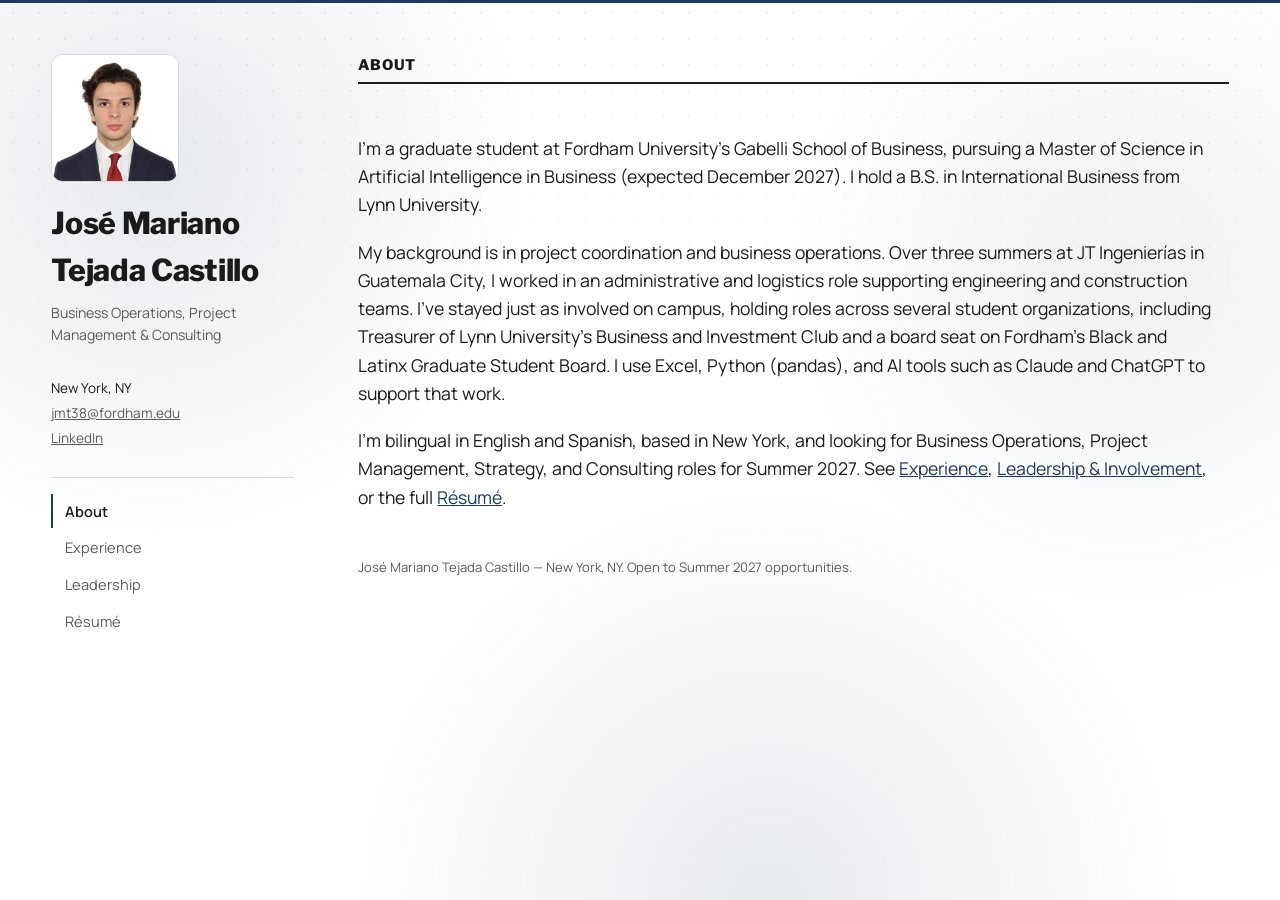
==== index.html @ fd0ad5df "Add skill tags to experience and leadership cards Co-Authored-By: Claude Opus 5.5 <noreply@anthropic" ====
<!doctype html>
<html lang="en">
<head>
<meta charset="utf-8">
<meta name="viewport" content="width=device-width, initial-scale=1">
<title>José Tejada</title>
<meta name="description" content="José Tejada — Business Operations, Project Management & Consulting, MSAIB candidate at Fordham Gabelli, New York.">
<meta name="color-scheme" content="light dark">
<meta name="theme-color" content="#1F3A5F">
<link rel="icon" href="data:image/svg+xml,%3Csvg xmlns=%27http://www.w3.org/2000/svg%27 viewBox=%270 0 64 64%27%3E%3Crect width=%2764%27 height=%2764%27 rx=%2712%27 fill=%27%231F3A5F%27/%3E%3Ctext x=%2732%27 y=%2743%27 font-family=%27Arial,Helvetica,sans-serif%27 font-size=%2730%27 font-weight=%27800%27 fill=%27%23FFFFFF%27 text-anchor=%27middle%27%3EJT%3C/text%3E%3C/svg%3E">
<link rel="apple-touch-icon" href="data:image/svg+xml,%3Csvg xmlns=%27http://www.w3.org/2000/svg%27 viewBox=%270 0 64 64%27%3E%3Crect width=%2764%27 height=%2764%27 rx=%2712%27 fill=%27%231F3A5F%27/%3E%3Ctext x=%2732%27 y=%2743%27 font-family=%27Arial,Helvetica,sans-serif%27 font-size=%2730%27 font-weight=%27800%27 fill=%27%23FFFFFF%27 text-anchor=%27middle%27%3EJT%3C/text%3E%3C/svg%3E">
<meta property="og:type" content="profile">
<meta property="og:title" content="José Tejada">
<meta property="og:description" content="José Tejada — Business Operations, Project Management & Consulting, MSAIB candidate at Fordham Gabelli, New York.">
<meta property="og:url" content="https://josetejadamariano-ux.github.io/">
<meta property="og:image" content="https://josetejadamariano-ux.github.io/headshot.jpg">
<meta name="twitter:card" content="summary">
<meta name="twitter:title" content="José Tejada">
<meta name="twitter:description" content="José Tejada — Business Operations, Project Management & Consulting, MSAIB candidate at Fordham Gabelli, New York.">
<meta name="twitter:image" content="https://josetejadamariano-ux.github.io/headshot.jpg">
<style>
  :root{
    --ink:#1A1A1A;
    --paper:#FFFFFF;
    --panel:#F7F7F5;
    --muted:#5B5B5B;
    --line:#D9D9D6;
    --accent:#1F3A5F;
    --accent-tint:#EAF0F6;
    --shadow-hover:rgba(15,23,32,.12);
    --glow:rgba(31,58,95,.11);
    --glow-2:rgba(31,58,95,.07);
    --dot:rgba(31,58,95,.07);
    --spot:rgba(31,58,95,.08);
  }
  @media (prefers-color-scheme: dark){
    :root:not([data-theme="light"]){
      --ink:#EDEDED; --paper:#121212; --panel:#191919; --muted:#A3A3A3; --line:#333333;
      --accent:#7FA0C9; --accent-tint:#1B2733; --shadow-hover:rgba(0,0,0,.5);
      --glow:rgba(127,160,201,.17); --glow-2:rgba(127,160,201,.11); --dot:rgba(255,255,255,.05); --spot:rgba(127,160,201,.11);
    }
  }
  :root[data-theme="dark"]{
    --ink:#EDEDED; --paper:#121212; --panel:#191919; --muted:#A3A3A3; --line:#333333;
    --accent:#7FA0C9; --accent-tint:#1B2733; --shadow-hover:rgba(0,0,0,.5);
    --glow:rgba(127,160,201,.17); --glow-2:rgba(127,160,201,.11); --dot:rgba(255,255,255,.05); --spot:rgba(127,160,201,.11);
  }
  *{box-sizing:border-box}
  html{border-top:3px solid var(--accent);font-size:clamp(16px, .4vw + 11px, 19px)}
  body{
    background:var(--paper); color:var(--ink); margin:0;
    font-family:"Manrope",Calibri,"Segoe UI",Arial,sans-serif;
    line-height:1.55; font-size:1rem;
  }

  /* ---------- ambient background: slow-drifting soft glow + faint dot grid ---------- */
  body::before,body::after{content:"";position:fixed;inset:0;z-index:-1;pointer-events:none}
  body::before{
    background:
      radial-gradient(42vmax 42vmax at 12% 18%, var(--glow), transparent 70%),
      radial-gradient(38vmax 38vmax at 88% 30%, var(--glow-2), transparent 70%),
      radial-gradient(46vmax 46vmax at 60% 100%, var(--glow), transparent 70%);
    animation:drift 38s ease-in-out infinite alternate;
  }
  body::after{
    background-image:radial-gradient(var(--dot) 1px, transparent 1.2px);
    background-size:26px 26px;
    -webkit-mask-image:linear-gradient(180deg,#000 0%,transparent 55%);
            mask-image:linear-gradient(180deg,#000 0%,transparent 55%);
  }
  @keyframes drift{
    0%  {transform:translate3d(0,0,0) scale(1)}
    50% {transform:translate3d(3vw,-2vh,0) scale(1.06)}
    100%{transform:translate3d(-2vw,3vh,0) scale(1.02)}
  }
  .spotlight{
    position:fixed;inset:0;z-index:-1;pointer-events:none;opacity:0;transition:opacity .5s ease;
    background:radial-gradient(600px circle at var(--mx,50%) var(--my,50%), var(--spot), transparent 65%);
  }
  .spotlight.on{opacity:1}
  .reveal-ready .entry:not(.in){opacity:0}
  .entry.in{animation:rise .5s cubic-bezier(.2,.7,.3,1) var(--d,0ms) backwards}
  @keyframes rise{from{opacity:0;transform:translateY(10px)}to{opacity:1;transform:none}}
  .content,.sidebar{animation:rise .55s ease-out both}
  .content{animation-delay:.08s}
  @media (prefers-reduced-motion: reduce){
    body::before,.content,.sidebar,.entry.in{animation:none}
  }
  a{color:var(--accent)}
  a:focus-visible,summary:focus-visible{outline:2px solid var(--accent);outline-offset:-2px}
  h1,h2,.entry-org{font-family:"Libre Franklin","Manrope",Calibri,"Segoe UI",Arial,sans-serif}
  h1{font-size:1.875rem;font-weight:800;margin:0;letter-spacing:-.01em}
  h2{
    font-size:0.90625rem;font-weight:800;letter-spacing:.05em;text-transform:uppercase;
    margin:0 0 16px;padding-bottom:5px;border-bottom:2px solid var(--ink);
  }
  [hidden]{display:none!important}

  /* ---------- shell: sidebar + content ---------- */
  .shell{
    max-width:1680px;margin:0 auto;padding:0 clamp(24px, 4vw, 80px);
    display:grid;grid-template-columns:clamp(240px, 19vw, 330px) 1fr;gap:clamp(40px, 5vw, 104px);
    align-items:start;
  }
  @media (max-width:800px){
    .shell{grid-template-columns:1fr;gap:0;padding:0 20px}
  }

  .sidebar{
    position:sticky;top:24px;padding:clamp(36px, 4vw, 64px) 0;
    display:flex;flex-direction:column;gap:18px;
  }
  @media (max-width:800px){
    .sidebar{position:static;padding:28px 0 20px;border-bottom:1px solid var(--line)}
  }
  .headshot{
    width:clamp(120px, 10vw, 180px);height:clamp(120px, 10vw, 180px);border-radius:12px;object-fit:cover;
    border:1px solid var(--line);
  }
  .sb-role{font-size:0.875rem;color:var(--muted);margin-top:8px}
  .sb-contact{margin-top:14px;display:flex;flex-direction:column;gap:4px;font-size:0.84375rem}
  .sb-contact a{color:var(--muted);text-decoration:underline}

  .sb-nav{
    margin-top:10px;padding-top:16px;border-top:1px solid var(--line);
    display:flex;flex-direction:column;gap:2px;
  }
  @media (max-width:800px){
    .sb-nav{flex-direction:row;flex-wrap:wrap;gap:4px 18px;border-top:0;padding-top:12px}
  }
  .sb-nav a{
    position:relative;color:var(--muted);text-decoration:none;font-size:0.90625rem;
    padding:6px 0 6px 12px;border-left:2px solid transparent;
    transition:border-color .16s ease,color .16s ease;
  }
  @media (max-width:800px){ .sb-nav a{padding:2px 0;border-left:0} }
  .sb-nav a:hover{color:var(--ink)}
  .sb-nav a[aria-current="page"]{color:var(--ink);font-weight:600;border-left-color:var(--accent)}

  /* ---------- content column ---------- */
  .content{min-width:0;padding:clamp(36px, 4vw, 64px) 0 60px}

  .page-title{padding-bottom:8px}
  .page-title .sub{margin-top:4px;font-size:0.90625rem;color:var(--muted)}

  section{padding:26px 0}
  section:first-child{padding-top:0}
  section + section{border-top:1px solid var(--line)}
  .about p{margin:0 0 1.1em;max-width:78ch;font-size:1.09375rem;line-height:1.6}
  .about p:last-child{margin-bottom:0}

  /* ---------- entry cards ---------- */
  .card-grid{
    display:grid;grid-template-columns:1fr;gap:14px;
  }
  .card-grid.two-col{grid-template-columns:repeat(2,1fr);gap:clamp(18px, 1.6vw, 28px)}
  @media (max-width:600px){
    .card-grid.two-col{grid-template-columns:1fr}
  }

  .entry{
    background:var(--accent-tint);
    border:1px solid var(--line);
    border-left:5px solid var(--accent);
    border-radius:8px;
    padding:0;
    transition:transform .16s ease, box-shadow .16s ease;
  }
  .entry:hover{transform:translateY(-3px);box-shadow:0 10px 24px var(--shadow-hover)}
  @media (prefers-reduced-motion: reduce){
    .entry{transition:none} .entry:hover{transform:none}
  }
  .entry summary{
    list-style:none;cursor:pointer;padding:20px 44px 20px 22px;
    display:flex;flex-direction:column;gap:3px;position:relative;
  }
  .entry summary::-webkit-details-marker{display:none}
  .entry summary::after{
    content:"+";position:absolute;top:17px;right:18px;transition:transform .25s ease;
    font-size:1.25rem;color:var(--muted);line-height:1;
  }
  .entry[open] summary::after{content:"–";transform:rotate(180deg)}
  .entry-org{font-weight:800;font-size:1.1875rem;letter-spacing:-.005em}
  .entry-role{font-style:italic;color:var(--ink);font-size:0.90625rem;margin-top:1px}
  .entry-meta{color:var(--muted);font-size:0.8125rem;margin-top:4px}
  .entry-body{padding:0 22px 20px;overflow:hidden}
  .tags{display:flex;flex-wrap:wrap;gap:6px;margin:10px 0 0;padding:0;list-style:none}
  .tags li{
    font-size:0.75rem;font-weight:600;letter-spacing:.01em;line-height:1;
    padding:5px 10px;border-radius:999px;
    color:var(--accent);border:1px solid color-mix(in srgb, var(--accent) 35%, transparent);
    background:color-mix(in srgb, var(--paper) 55%, transparent);
  }
  .entry-body ul{margin:0;padding-left:18px;font-size:0.90625rem;max-width:90ch}
  .entry-body li + li{margin-top:5px}
  .entry-plain{padding:20px 22px}

  /* ---------- resume page ---------- */
  .resume-tagline{color:var(--muted);margin-top:6px;max-width:60ch}
  .btn-row{margin-top:16px;display:flex;gap:10px;flex-wrap:wrap}
  .btn{
    display:inline-block;font-size:0.875rem;font-weight:600;text-decoration:none;
    padding:10px 18px;border-radius:4px;border:1px solid var(--ink);color:var(--ink);
    cursor:pointer;background:none;font-family:inherit;
  }
  .btn.primary{background:var(--ink);color:var(--paper)}
  .fact{display:flex;gap:14px;padding:6px 0;font-size:0.90625rem}
  .fact dt{flex:none;width:150px;color:var(--muted)}
  .fact dd{margin:0}
  .fact dd ul{margin:0;padding-left:16px}
  .fact dd li + li{margin-top:3px}

  footer.site-footer{padding:20px 0 40px;font-size:0.8125rem;color:var(--muted)}
</style>
<link rel="preconnect" href="https://fonts.googleapis.com">
<link rel="preconnect" href="https://fonts.gstatic.com" crossorigin>
<link href="https://fonts.googleapis.com/css2?family=Libre+Franklin:wght@700;800;900&family=Manrope:wght@400;500;600;700&display=swap" rel="stylesheet">
</head>
<body>
<div class="shell">
<aside class="sidebar">
    <img class="headshot" src="headshot.jpg" alt="José Mariano Tejada Castillo" width="120" height="120">
    <div>
      <h1>José Mariano Tejada Castillo</h1>
      <div class="sb-role">Business Operations, Project Management &amp; Consulting</div>
    </div>
    <div class="sb-contact">
      <span>New York, NY</span>
      <a href="mailto:jmt38@fordham.edu">jmt38@fordham.edu</a>
      <a href="https://www.linkedin.com/in/josemarianotejada" target="_blank" rel="noopener">LinkedIn</a>
    </div>
    <nav class="sb-nav">
      <a href="index.html" aria-current="page">About</a>
      <a href="experience.html">Experience</a>
      <a href="leadership.html">Leadership</a>
      <a href="resume.html">Résumé</a>
    </nav>
  </aside>
  <main class="content">
    <div class="page-title">
      <h2>About</h2>
    </div>
    <section class="about">
      <p>
        I'm a graduate student at Fordham University's Gabelli School of Business, pursuing a Master of
        Science in Artificial Intelligence in Business (expected December 2027). I hold a B.S. in
        International Business from Lynn University.
      </p>
      <p>
        My background is in project coordination and business operations. Over three summers at JT
        Ingenierías in Guatemala City, I worked in an administrative and logistics role supporting
        engineering and construction teams. I've stayed just as involved on campus, holding roles across
        several student organizations, including Treasurer of Lynn University's Business and Investment
        Club and a board seat on Fordham's Black and Latinx Graduate Student Board. I use Excel, Python
        (pandas), and AI tools such as Claude and ChatGPT to support that work.
      </p>
      <p>
        I'm bilingual in English and Spanish, based in New York, and looking for Business Operations,
        Project Management, Strategy, and Consulting roles for Summer 2027. See <a href="experience.html">Experience</a>,
        <a href="leadership.html">Leadership &amp; Involvement</a>, or the full <a href="resume.html">Résumé</a>.
      </p>
    </section>
    <footer class="site-footer">José Mariano Tejada Castillo — New York, NY. Open to Summer 2027 opportunities.</footer>
  </main>

</div>
<script src="site.js" defer></script>
</body>
</html>
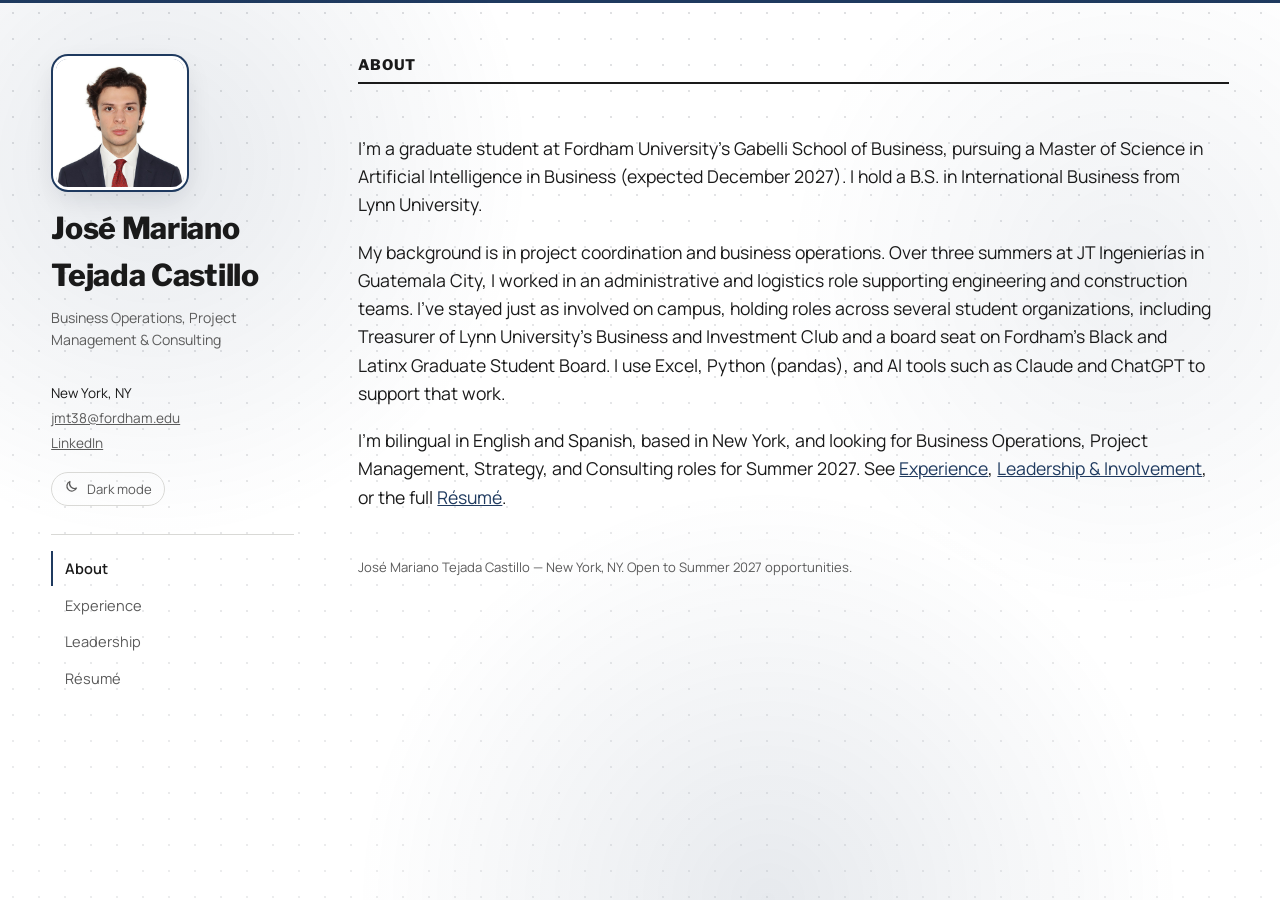
==== commit da15b3ff: "Light/dark switch, headshot ring, card hover glow, full-page dot grid Co-Authored-By: Claude Opus 5." ====
--- a/index.html
+++ b/index.html
@@ -6,6 +6,7 @@
 <title>José Tejada</title>
 <meta name="description" content="José Tejada — Business Operations, Project Management & Consulting, MSAIB candidate at Fordham Gabelli, New York.">
 <meta name="color-scheme" content="light dark">
+<script>try{var t=localStorage.getItem("theme");if(t==="light"||t==="dark")document.documentElement.dataset.theme=t}catch(e){}</script>
 <meta name="theme-color" content="#1F3A5F">
 <link rel="icon" href="data:image/svg+xml,%3Csvg xmlns=%27http://www.w3.org/2000/svg%27 viewBox=%270 0 64 64%27%3E%3Crect width=%2764%27 height=%2764%27 rx=%2712%27 fill=%27%231F3A5F%27/%3E%3Ctext x=%2732%27 y=%2743%27 font-family=%27Arial,Helvetica,sans-serif%27 font-size=%2730%27 font-weight=%27800%27 fill=%27%23FFFFFF%27 text-anchor=%27middle%27%3EJT%3C/text%3E%3C/svg%3E">
 <link rel="apple-touch-icon" href="data:image/svg+xml,%3Csvg xmlns=%27http://www.w3.org/2000/svg%27 viewBox=%270 0 64 64%27%3E%3Crect width=%2764%27 height=%2764%27 rx=%2712%27 fill=%27%231F3A5F%27/%3E%3Ctext x=%2732%27 y=%2743%27 font-family=%27Arial,Helvetica,sans-serif%27 font-size=%2730%27 font-weight=%27800%27 fill=%27%23FFFFFF%27 text-anchor=%27middle%27%3EJT%3C/text%3E%3C/svg%3E">
@@ -30,20 +31,21 @@
     --shadow-hover:rgba(15,23,32,.12);
     --glow:rgba(31,58,95,.11);
     --glow-2:rgba(31,58,95,.07);
-    --dot:rgba(31,58,95,.07);
-    --spot:rgba(31,58,95,.08);
+    --dot:rgba(60,66,78,.16);
+    --spot:rgba(30,40,60,.10);
+    --card-glow:rgba(31,58,95,.10);
   }
   @media (prefers-color-scheme: dark){
     :root:not([data-theme="light"]){
       --ink:#EDEDED; --paper:#121212; --panel:#191919; --muted:#A3A3A3; --line:#333333;
       --accent:#7FA0C9; --accent-tint:#1B2733; --shadow-hover:rgba(0,0,0,.5);
-      --glow:rgba(127,160,201,.17); --glow-2:rgba(127,160,201,.11); --dot:rgba(255,255,255,.05); --spot:rgba(127,160,201,.11);
+      --glow:rgba(127,160,201,.17); --glow-2:rgba(127,160,201,.11); --dot:rgba(255,255,255,.05); --spot:rgba(127,160,201,.11); --card-glow:rgba(127,160,201,.16);
     }
   }
   :root[data-theme="dark"]{
     --ink:#EDEDED; --paper:#121212; --panel:#191919; --muted:#A3A3A3; --line:#333333;
     --accent:#7FA0C9; --accent-tint:#1B2733; --shadow-hover:rgba(0,0,0,.5);
-    --glow:rgba(127,160,201,.17); --glow-2:rgba(127,160,201,.11); --dot:rgba(255,255,255,.05); --spot:rgba(127,160,201,.11);
+    --glow:rgba(127,160,201,.17); --glow-2:rgba(127,160,201,.11); --dot:rgba(255,255,255,.05); --spot:rgba(127,160,201,.11); --card-glow:rgba(127,160,201,.16);
   }
   *{box-sizing:border-box}
   html{border-top:3px solid var(--accent);font-size:clamp(16px, .4vw + 11px, 19px)}
@@ -65,8 +67,8 @@
   body::after{
     background-image:radial-gradient(var(--dot) 1px, transparent 1.2px);
     background-size:26px 26px;
-    -webkit-mask-image:linear-gradient(180deg,#000 0%,transparent 55%);
-            mask-image:linear-gradient(180deg,#000 0%,transparent 55%);
+    -webkit-mask-image:linear-gradient(180deg,#000 0%,rgba(0,0,0,.6) 100%);
+            mask-image:linear-gradient(180deg,#000 0%,rgba(0,0,0,.6) 100%);
   }
   @keyframes drift{
     0%  {transform:translate3d(0,0,0) scale(1)}
@@ -115,11 +117,20 @@
   }
   .headshot{
     width:clamp(120px, 10vw, 180px);height:clamp(120px, 10vw, 180px);border-radius:12px;object-fit:cover;
-    border:1px solid var(--line);
+    box-shadow:0 0 0 3px var(--paper), 0 0 0 5px var(--accent), 0 10px 28px var(--shadow-hover);
+    margin:5px 0 0 5px;
   }
   .sb-role{font-size:0.875rem;color:var(--muted);margin-top:8px}
   .sb-contact{margin-top:14px;display:flex;flex-direction:column;gap:4px;font-size:0.84375rem}
   .sb-contact a{color:var(--muted);text-decoration:underline}
+  .theme-toggle{
+    align-self:flex-start;display:inline-flex;align-items:center;gap:8px;
+    font:inherit;font-size:0.8125rem;color:var(--muted);cursor:pointer;
+    background:none;border:1px solid var(--line);border-radius:999px;padding:6px 12px;
+    transition:color .16s ease,border-color .16s ease;
+  }
+  .theme-toggle:hover{color:var(--ink);border-color:var(--accent)}
+  .theme-toggle:focus-visible{outline:2px solid var(--accent);outline-offset:2px}
 
   .sb-nav{
     margin-top:10px;padding-top:16px;border-top:1px solid var(--line);
@@ -163,9 +174,17 @@
     border:1px solid var(--line);
     border-left:5px solid var(--accent);
     border-radius:8px;
-    padding:0;
-    transition:transform .16s ease, box-shadow .16s ease;
-  }
+    padding:0;position:relative;
+    transition:transform .16s ease, box-shadow .16s ease, border-color .16s ease;
+  }
+  .entry::before{
+    content:"";position:absolute;inset:0;border-radius:inherit;pointer-events:none;
+    opacity:0;transition:opacity .25s ease;
+    background:radial-gradient(420px circle at var(--gx,50%) var(--gy,50%), var(--card-glow), transparent 65%);
+  }
+  .entry:hover::before{opacity:1}
+  .entry:hover{border-top-color:color-mix(in srgb, var(--accent) 45%, var(--line));border-right-color:color-mix(in srgb, var(--accent) 45%, var(--line));border-bottom-color:color-mix(in srgb, var(--accent) 45%, var(--line))}
+  .entry > *{position:relative}
   .entry:hover{transform:translateY(-3px);box-shadow:0 10px 24px var(--shadow-hover)}
   @media (prefers-reduced-motion: reduce){
     .entry{transition:none} .entry:hover{transform:none}
@@ -229,6 +248,7 @@
       <a href="mailto:jmt38@fordham.edu">jmt38@fordham.edu</a>
       <a href="https://www.linkedin.com/in/josemarianotejada" target="_blank" rel="noopener">LinkedIn</a>
     </div>
+    <button class="theme-toggle" type="button" hidden><span class="tt-sun"><svg viewBox="0 0 24 24" width="15" height="15" fill="none" stroke="currentColor" stroke-width="2" stroke-linecap="round" aria-hidden="true"><circle cx="12" cy="12" r="4.5"/><path d="M12 2v2M12 20v2M4.9 4.9l1.4 1.4M17.7 17.7l1.4 1.4M2 12h2M20 12h2M4.9 19.1l1.4-1.4M17.7 6.3l1.4-1.4"/></svg></span><span class="tt-moon"><svg viewBox="0 0 24 24" width="15" height="15" fill="none" stroke="currentColor" stroke-width="2" stroke-linecap="round" stroke-linejoin="round" aria-hidden="true"><path d="M20 14.5A8 8 0 0 1 9.5 4a8 8 0 1 0 10.5 10.5z"/></svg></span><span class="tt-label"></span></button>
     <nav class="sb-nav">
       <a href="index.html" aria-current="page">About</a>
       <a href="experience.html">Experience</a>
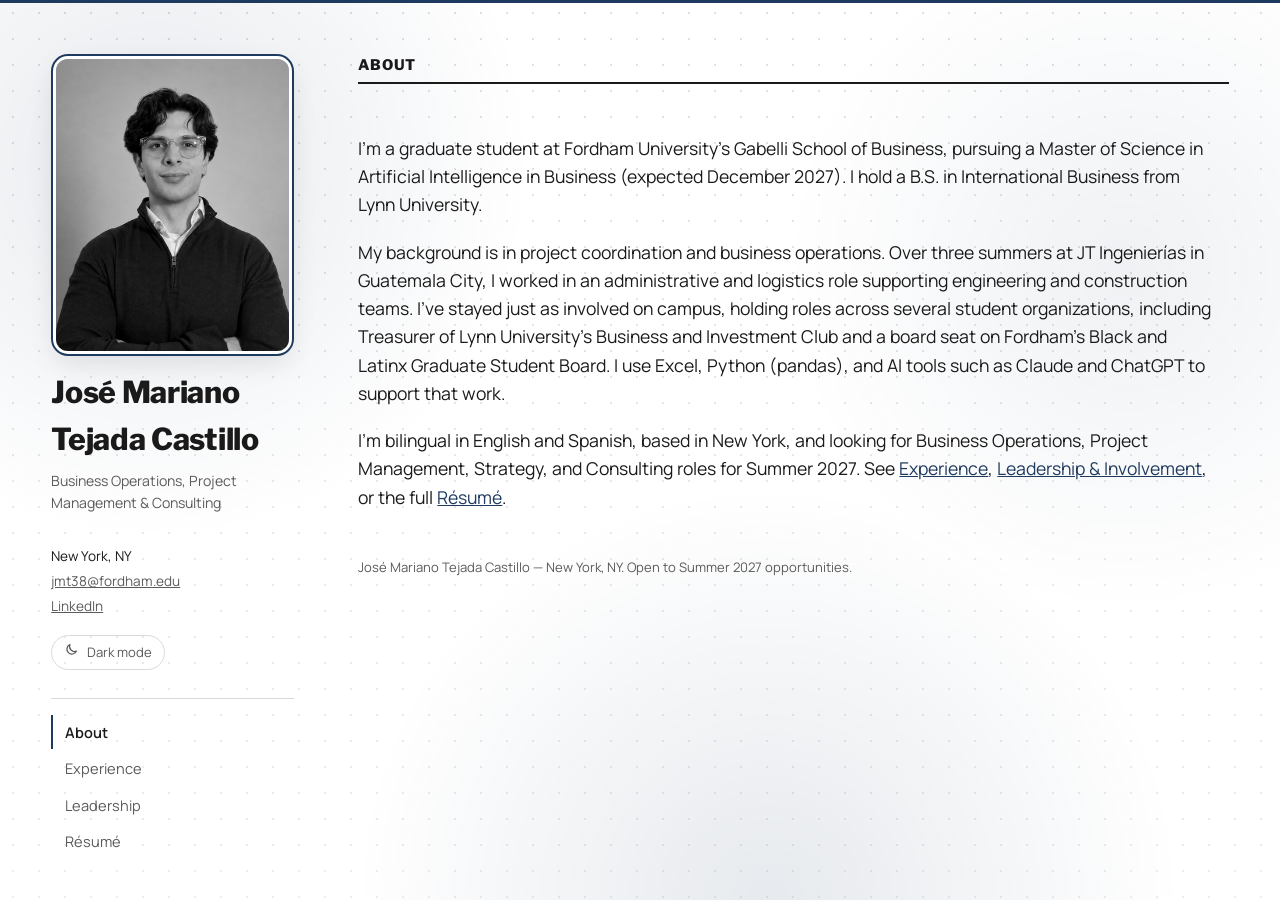
==== commit c8e1ede3: "New portrait photo (4:5) in sidebar, updated link-preview card Co-Authored-By: Claude Opus 5.5 <nore" ====
--- a/index.html
+++ b/index.html
@@ -14,223 +14,15 @@
 <meta property="og:title" content="José Tejada">
 <meta property="og:description" content="José Tejada — Business Operations, Project Management & Consulting, MSAIB candidate at Fordham Gabelli, New York.">
 <meta property="og:url" content="https://josetejadamariano-ux.github.io/">
-<meta property="og:image" content="https://josetejadamariano-ux.github.io/headshot.jpg">
-<meta name="twitter:card" content="summary">
+<meta property="og:image" content="https://josetejadamariano-ux.github.io/share.png">
+<meta property="og:image:width" content="1200">
+<meta property="og:image:height" content="630">
+<meta property="og:image:alt" content="José Tejada — Business Operations, Project Management &amp; Consulting">
+<meta name="twitter:card" content="summary_large_image">
 <meta name="twitter:title" content="José Tejada">
 <meta name="twitter:description" content="José Tejada — Business Operations, Project Management & Consulting, MSAIB candidate at Fordham Gabelli, New York.">
-<meta name="twitter:image" content="https://josetejadamariano-ux.github.io/headshot.jpg">
-<style>
-  :root{
-    --ink:#1A1A1A;
-    --paper:#FFFFFF;
-    --panel:#F7F7F5;
-    --muted:#5B5B5B;
-    --line:#D9D9D6;
-    --accent:#1F3A5F;
-    --accent-tint:#EAF0F6;
-    --shadow-hover:rgba(15,23,32,.12);
-    --glow:rgba(31,58,95,.11);
-    --glow-2:rgba(31,58,95,.07);
-    --dot:rgba(60,66,78,.16);
-    --spot:rgba(30,40,60,.10);
-    --card-glow:rgba(31,58,95,.10);
-  }
-  @media (prefers-color-scheme: dark){
-    :root:not([data-theme="light"]){
-      --ink:#EDEDED; --paper:#121212; --panel:#191919; --muted:#A3A3A3; --line:#333333;
-      --accent:#7FA0C9; --accent-tint:#1B2733; --shadow-hover:rgba(0,0,0,.5);
-      --glow:rgba(127,160,201,.17); --glow-2:rgba(127,160,201,.11); --dot:rgba(255,255,255,.05); --spot:rgba(127,160,201,.11); --card-glow:rgba(127,160,201,.16);
-    }
-  }
-  :root[data-theme="dark"]{
-    --ink:#EDEDED; --paper:#121212; --panel:#191919; --muted:#A3A3A3; --line:#333333;
-    --accent:#7FA0C9; --accent-tint:#1B2733; --shadow-hover:rgba(0,0,0,.5);
-    --glow:rgba(127,160,201,.17); --glow-2:rgba(127,160,201,.11); --dot:rgba(255,255,255,.05); --spot:rgba(127,160,201,.11); --card-glow:rgba(127,160,201,.16);
-  }
-  *{box-sizing:border-box}
-  html{border-top:3px solid var(--accent);font-size:clamp(16px, .4vw + 11px, 19px)}
-  body{
-    background:var(--paper); color:var(--ink); margin:0;
-    font-family:"Manrope",Calibri,"Segoe UI",Arial,sans-serif;
-    line-height:1.55; font-size:1rem;
-  }
-
-  /* ---------- ambient background: slow-drifting soft glow + faint dot grid ---------- */
-  body::before,body::after{content:"";position:fixed;inset:0;z-index:-1;pointer-events:none}
-  body::before{
-    background:
-      radial-gradient(42vmax 42vmax at 12% 18%, var(--glow), transparent 70%),
-      radial-gradient(38vmax 38vmax at 88% 30%, var(--glow-2), transparent 70%),
-      radial-gradient(46vmax 46vmax at 60% 100%, var(--glow), transparent 70%);
-    animation:drift 38s ease-in-out infinite alternate;
-  }
-  body::after{
-    background-image:radial-gradient(var(--dot) 1px, transparent 1.2px);
-    background-size:26px 26px;
-    -webkit-mask-image:linear-gradient(180deg,#000 0%,rgba(0,0,0,.6) 100%);
-            mask-image:linear-gradient(180deg,#000 0%,rgba(0,0,0,.6) 100%);
-  }
-  @keyframes drift{
-    0%  {transform:translate3d(0,0,0) scale(1)}
-    50% {transform:translate3d(3vw,-2vh,0) scale(1.06)}
-    100%{transform:translate3d(-2vw,3vh,0) scale(1.02)}
-  }
-  .spotlight{
-    position:fixed;inset:0;z-index:-1;pointer-events:none;opacity:0;transition:opacity .5s ease;
-    background:radial-gradient(600px circle at var(--mx,50%) var(--my,50%), var(--spot), transparent 65%);
-  }
-  .spotlight.on{opacity:1}
-  .reveal-ready .entry:not(.in){opacity:0}
-  .entry.in{animation:rise .5s cubic-bezier(.2,.7,.3,1) var(--d,0ms) backwards}
-  @keyframes rise{from{opacity:0;transform:translateY(10px)}to{opacity:1;transform:none}}
-  .content,.sidebar{animation:rise .55s ease-out both}
-  .content{animation-delay:.08s}
-  @media (prefers-reduced-motion: reduce){
-    body::before,.content,.sidebar,.entry.in{animation:none}
-  }
-  a{color:var(--accent)}
-  a:focus-visible,summary:focus-visible{outline:2px solid var(--accent);outline-offset:-2px}
-  h1,h2,.entry-org{font-family:"Libre Franklin","Manrope",Calibri,"Segoe UI",Arial,sans-serif}
-  h1{font-size:1.875rem;font-weight:800;margin:0;letter-spacing:-.01em}
-  h2{
-    font-size:0.90625rem;font-weight:800;letter-spacing:.05em;text-transform:uppercase;
-    margin:0 0 16px;padding-bottom:5px;border-bottom:2px solid var(--ink);
-  }
-  [hidden]{display:none!important}
-
-  /* ---------- shell: sidebar + content ---------- */
-  .shell{
-    max-width:1680px;margin:0 auto;padding:0 clamp(24px, 4vw, 80px);
-    display:grid;grid-template-columns:clamp(240px, 19vw, 330px) 1fr;gap:clamp(40px, 5vw, 104px);
-    align-items:start;
-  }
-  @media (max-width:800px){
-    .shell{grid-template-columns:1fr;gap:0;padding:0 20px}
-  }
-
-  .sidebar{
-    position:sticky;top:24px;padding:clamp(36px, 4vw, 64px) 0;
-    display:flex;flex-direction:column;gap:18px;
-  }
-  @media (max-width:800px){
-    .sidebar{position:static;padding:28px 0 20px;border-bottom:1px solid var(--line)}
-  }
-  .headshot{
-    width:clamp(120px, 10vw, 180px);height:clamp(120px, 10vw, 180px);border-radius:12px;object-fit:cover;
-    box-shadow:0 0 0 3px var(--paper), 0 0 0 5px var(--accent), 0 10px 28px var(--shadow-hover);
-    margin:5px 0 0 5px;
-  }
-  .sb-role{font-size:0.875rem;color:var(--muted);margin-top:8px}
-  .sb-contact{margin-top:14px;display:flex;flex-direction:column;gap:4px;font-size:0.84375rem}
-  .sb-contact a{color:var(--muted);text-decoration:underline}
-  .theme-toggle{
-    align-self:flex-start;display:inline-flex;align-items:center;gap:8px;
-    font:inherit;font-size:0.8125rem;color:var(--muted);cursor:pointer;
-    background:none;border:1px solid var(--line);border-radius:999px;padding:6px 12px;
-    transition:color .16s ease,border-color .16s ease;
-  }
-  .theme-toggle:hover{color:var(--ink);border-color:var(--accent)}
-  .theme-toggle:focus-visible{outline:2px solid var(--accent);outline-offset:2px}
-
-  .sb-nav{
-    margin-top:10px;padding-top:16px;border-top:1px solid var(--line);
-    display:flex;flex-direction:column;gap:2px;
-  }
-  @media (max-width:800px){
-    .sb-nav{flex-direction:row;flex-wrap:wrap;gap:4px 18px;border-top:0;padding-top:12px}
-  }
-  .sb-nav a{
-    position:relative;color:var(--muted);text-decoration:none;font-size:0.90625rem;
-    padding:6px 0 6px 12px;border-left:2px solid transparent;
-    transition:border-color .16s ease,color .16s ease;
-  }
-  @media (max-width:800px){ .sb-nav a{padding:2px 0;border-left:0} }
-  .sb-nav a:hover{color:var(--ink)}
-  .sb-nav a[aria-current="page"]{color:var(--ink);font-weight:600;border-left-color:var(--accent)}
-
-  /* ---------- content column ---------- */
-  .content{min-width:0;padding:clamp(36px, 4vw, 64px) 0 60px}
-
-  .page-title{padding-bottom:8px}
-  .page-title .sub{margin-top:4px;font-size:0.90625rem;color:var(--muted)}
-
-  section{padding:26px 0}
-  section:first-child{padding-top:0}
-  section + section{border-top:1px solid var(--line)}
-  .about p{margin:0 0 1.1em;max-width:78ch;font-size:1.09375rem;line-height:1.6}
-  .about p:last-child{margin-bottom:0}
-
-  /* ---------- entry cards ---------- */
-  .card-grid{
-    display:grid;grid-template-columns:1fr;gap:14px;
-  }
-  .card-grid.two-col{grid-template-columns:repeat(2,1fr);gap:clamp(18px, 1.6vw, 28px)}
-  @media (max-width:600px){
-    .card-grid.two-col{grid-template-columns:1fr}
-  }
-
-  .entry{
-    background:var(--accent-tint);
-    border:1px solid var(--line);
-    border-left:5px solid var(--accent);
-    border-radius:8px;
-    padding:0;position:relative;
-    transition:transform .16s ease, box-shadow .16s ease, border-color .16s ease;
-  }
-  .entry::before{
-    content:"";position:absolute;inset:0;border-radius:inherit;pointer-events:none;
-    opacity:0;transition:opacity .25s ease;
-    background:radial-gradient(420px circle at var(--gx,50%) var(--gy,50%), var(--card-glow), transparent 65%);
-  }
-  .entry:hover::before{opacity:1}
-  .entry:hover{border-top-color:color-mix(in srgb, var(--accent) 45%, var(--line));border-right-color:color-mix(in srgb, var(--accent) 45%, var(--line));border-bottom-color:color-mix(in srgb, var(--accent) 45%, var(--line))}
-  .entry > *{position:relative}
-  .entry:hover{transform:translateY(-3px);box-shadow:0 10px 24px var(--shadow-hover)}
-  @media (prefers-reduced-motion: reduce){
-    .entry{transition:none} .entry:hover{transform:none}
-  }
-  .entry summary{
-    list-style:none;cursor:pointer;padding:20px 44px 20px 22px;
-    display:flex;flex-direction:column;gap:3px;position:relative;
-  }
-  .entry summary::-webkit-details-marker{display:none}
-  .entry summary::after{
-    content:"+";position:absolute;top:17px;right:18px;transition:transform .25s ease;
-    font-size:1.25rem;color:var(--muted);line-height:1;
-  }
-  .entry[open] summary::after{content:"–";transform:rotate(180deg)}
-  .entry-org{font-weight:800;font-size:1.1875rem;letter-spacing:-.005em}
-  .entry-role{font-style:italic;color:var(--ink);font-size:0.90625rem;margin-top:1px}
-  .entry-meta{color:var(--muted);font-size:0.8125rem;margin-top:4px}
-  .entry-body{padding:0 22px 20px;overflow:hidden}
-  .tags{display:flex;flex-wrap:wrap;gap:6px;margin:10px 0 0;padding:0;list-style:none}
-  .tags li{
-    font-size:0.75rem;font-weight:600;letter-spacing:.01em;line-height:1;
-    padding:5px 10px;border-radius:999px;
-    color:var(--accent);border:1px solid color-mix(in srgb, var(--accent) 35%, transparent);
-    background:color-mix(in srgb, var(--paper) 55%, transparent);
-  }
-  .entry-body ul{margin:0;padding-left:18px;font-size:0.90625rem;max-width:90ch}
-  .entry-body li + li{margin-top:5px}
-  .entry-plain{padding:20px 22px}
-
-  /* ---------- resume page ---------- */
-  .resume-tagline{color:var(--muted);margin-top:6px;max-width:60ch}
-  .btn-row{margin-top:16px;display:flex;gap:10px;flex-wrap:wrap}
-  .btn{
-    display:inline-block;font-size:0.875rem;font-weight:600;text-decoration:none;
-    padding:10px 18px;border-radius:4px;border:1px solid var(--ink);color:var(--ink);
-    cursor:pointer;background:none;font-family:inherit;
-  }
-  .btn.primary{background:var(--ink);color:var(--paper)}
-  .fact{display:flex;gap:14px;padding:6px 0;font-size:0.90625rem}
-  .fact dt{flex:none;width:150px;color:var(--muted)}
-  .fact dd{margin:0}
-  .fact dd ul{margin:0;padding-left:16px}
-  .fact dd li + li{margin-top:3px}
-
-  footer.site-footer{padding:20px 0 40px;font-size:0.8125rem;color:var(--muted)}
-</style>
+<meta name="twitter:image" content="https://josetejadamariano-ux.github.io/share.png">
+<link rel="stylesheet" href="style.css">
 <link rel="preconnect" href="https://fonts.googleapis.com">
 <link rel="preconnect" href="https://fonts.gstatic.com" crossorigin>
 <link href="https://fonts.googleapis.com/css2?family=Libre+Franklin:wght@700;800;900&family=Manrope:wght@400;500;600;700&display=swap" rel="stylesheet">
@@ -238,7 +30,7 @@
 <body>
 <div class="shell">
 <aside class="sidebar">
-    <img class="headshot" src="headshot.jpg" alt="José Mariano Tejada Castillo" width="120" height="120">
+    <img class="headshot" src="portrait.jpg" alt="José Mariano Tejada Castillo" width="800" height="1000">
     <div>
       <h1>José Mariano Tejada Castillo</h1>
       <div class="sb-role">Business Operations, Project Management &amp; Consulting</div>
--- a/style.css
+++ b/style.css
@@ -0,0 +1,215 @@
+:root{
+  --ink:#1A1A1A;
+  --paper:#FFFFFF;
+  --panel:#F7F7F5;
+  --muted:#5B5B5B;
+  --line:#D9D9D6;
+  --accent:#1F3A5F;
+  --accent-tint:#EAF0F6;
+  --shadow-hover:rgba(15,23,32,.12);
+  --glow:rgba(31,58,95,.11);
+  --glow-2:rgba(31,58,95,.07);
+  --dot:rgba(60,66,78,.16);
+  --spot:rgba(30,40,60,.10);
+  --card-glow:rgba(31,58,95,.10);
+}
+@media (prefers-color-scheme: dark){
+  :root:not([data-theme="light"]){
+    --ink:#EDEDED; --paper:#121212; --panel:#191919; --muted:#A3A3A3; --line:#333333;
+    --accent:#7FA0C9; --accent-tint:#1B2733; --shadow-hover:rgba(0,0,0,.5);
+    --glow:rgba(127,160,201,.17); --glow-2:rgba(127,160,201,.11); --dot:rgba(255,255,255,.05); --spot:rgba(127,160,201,.11); --card-glow:rgba(127,160,201,.16);
+  }
+}
+:root[data-theme="dark"]{
+  --ink:#EDEDED; --paper:#121212; --panel:#191919; --muted:#A3A3A3; --line:#333333;
+  --accent:#7FA0C9; --accent-tint:#1B2733; --shadow-hover:rgba(0,0,0,.5);
+  --glow:rgba(127,160,201,.17); --glow-2:rgba(127,160,201,.11); --dot:rgba(255,255,255,.05); --spot:rgba(127,160,201,.11); --card-glow:rgba(127,160,201,.16);
+}
+*{box-sizing:border-box}
+html{border-top:3px solid var(--accent);font-size:clamp(16px, .4vw + 11px, 19px)}
+body{
+  background:var(--paper); color:var(--ink); margin:0;
+  font-family:"Manrope",Calibri,"Segoe UI",Arial,sans-serif;
+  line-height:1.55; font-size:1rem;
+}
+
+/* ---------- ambient background: slow-drifting soft glow + faint dot grid ---------- */
+body::before,body::after{content:"";position:fixed;inset:0;z-index:-1;pointer-events:none}
+body::before{
+  background:
+    radial-gradient(42vmax 42vmax at 12% 18%, var(--glow), transparent 70%),
+    radial-gradient(38vmax 38vmax at 88% 30%, var(--glow-2), transparent 70%),
+    radial-gradient(46vmax 46vmax at 60% 100%, var(--glow), transparent 70%);
+  animation:drift 38s ease-in-out infinite alternate;
+}
+body::after{
+  background-image:radial-gradient(var(--dot) 1px, transparent 1.2px);
+  background-size:26px 26px;
+  -webkit-mask-image:linear-gradient(180deg,#000 0%,rgba(0,0,0,.6) 100%);
+          mask-image:linear-gradient(180deg,#000 0%,rgba(0,0,0,.6) 100%);
+}
+@keyframes drift{
+  0%  {transform:translate3d(0,0,0) scale(1)}
+  50% {transform:translate3d(3vw,-2vh,0) scale(1.06)}
+  100%{transform:translate3d(-2vw,3vh,0) scale(1.02)}
+}
+.spotlight{
+  position:fixed;inset:0;z-index:-1;pointer-events:none;opacity:0;transition:opacity .5s ease;
+  background:radial-gradient(600px circle at var(--mx,50%) var(--my,50%), var(--spot), transparent 65%);
+}
+.spotlight.on{opacity:1}
+.reveal-ready .entry:not(.in){opacity:0}
+.entry.in{animation:rise .5s cubic-bezier(.2,.7,.3,1) var(--d,0ms) backwards}
+@keyframes rise{from{opacity:0;transform:translateY(10px)}to{opacity:1;transform:none}}
+.content,.sidebar{animation:rise .55s ease-out both}
+.content{animation-delay:.08s}
+@media (prefers-reduced-motion: reduce){
+  body::before,.content,.sidebar,.entry.in{animation:none}
+}
+a{color:var(--accent)}
+a:focus-visible,summary:focus-visible{outline:2px solid var(--accent);outline-offset:-2px}
+h1,h2,.entry-org{font-family:"Libre Franklin","Manrope",Calibri,"Segoe UI",Arial,sans-serif}
+h1{font-size:1.875rem;font-weight:800;margin:0;letter-spacing:-.01em}
+h2{
+  font-size:0.90625rem;font-weight:800;letter-spacing:.05em;text-transform:uppercase;
+  margin:0 0 16px;padding-bottom:5px;border-bottom:2px solid var(--ink);
+}
+[hidden]{display:none!important}
+
+/* ---------- shell: sidebar + content ---------- */
+.shell{
+  max-width:1680px;margin:0 auto;padding:0 clamp(24px, 4vw, 80px);
+  display:grid;grid-template-columns:clamp(240px, 19vw, 330px) 1fr;gap:clamp(40px, 5vw, 104px);
+  align-items:start;
+}
+@media (max-width:800px){
+  .shell{grid-template-columns:1fr;gap:0;padding:0 20px}
+}
+
+.sidebar{
+  position:sticky;top:24px;padding:clamp(36px, 4vw, 64px) 0;
+  display:flex;flex-direction:column;gap:18px;
+}
+@media (max-width:800px){
+  .sidebar{position:static;padding:28px 0 20px;border-bottom:1px solid var(--line)}
+}
+@media (max-height:1000px) and (min-width:801px){
+  .sidebar{position:static}
+}
+.headshot{
+  width:calc(100% - 10px);max-width:290px;height:auto;aspect-ratio:4/5;border-radius:12px;object-fit:cover;
+  box-shadow:0 0 0 3px var(--paper), 0 0 0 5px var(--accent), 0 10px 28px var(--shadow-hover);
+  margin:5px 0 0 5px;
+}
+.sb-role{font-size:0.875rem;color:var(--muted);margin-top:8px}
+.sb-contact{margin-top:14px;display:flex;flex-direction:column;gap:4px;font-size:0.84375rem}
+.sb-contact a{color:var(--muted);text-decoration:underline}
+.theme-toggle{
+  align-self:flex-start;display:inline-flex;align-items:center;gap:8px;
+  font:inherit;font-size:0.8125rem;color:var(--muted);cursor:pointer;
+  background:none;border:1px solid var(--line);border-radius:999px;padding:6px 12px;
+  transition:color .16s ease,border-color .16s ease;
+}
+.theme-toggle:hover{color:var(--ink);border-color:var(--accent)}
+.theme-toggle:focus-visible{outline:2px solid var(--accent);outline-offset:2px}
+
+.sb-nav{
+  margin-top:10px;padding-top:16px;border-top:1px solid var(--line);
+  display:flex;flex-direction:column;gap:2px;
+}
+@media (max-width:800px){
+  .sb-nav{flex-direction:row;flex-wrap:wrap;gap:4px 18px;border-top:0;padding-top:12px}
+}
+.sb-nav a{
+  position:relative;color:var(--muted);text-decoration:none;font-size:0.90625rem;
+  padding:6px 0 6px 12px;border-left:2px solid transparent;
+  transition:border-color .16s ease,color .16s ease;
+}
+@media (max-width:800px){ .sb-nav a{padding:2px 0;border-left:0} }
+@media (max-width:800px){ .headshot{max-width:230px} }
+.sb-nav a:hover{color:var(--ink)}
+.sb-nav a[aria-current="page"]{color:var(--ink);font-weight:600;border-left-color:var(--accent)}
+
+/* ---------- content column ---------- */
+.content{min-width:0;padding:clamp(36px, 4vw, 64px) 0 60px}
+
+.page-title{padding-bottom:8px}
+.page-title .sub{margin-top:4px;font-size:0.90625rem;color:var(--muted)}
+
+section{padding:26px 0}
+section:first-child{padding-top:0}
+section + section{border-top:1px solid var(--line)}
+.about p{margin:0 0 1.1em;max-width:78ch;font-size:1.09375rem;line-height:1.6}
+.about p:last-child{margin-bottom:0}
+
+/* ---------- entry cards ---------- */
+.card-grid{
+  display:grid;grid-template-columns:1fr;gap:14px;
+}
+.card-grid.two-col{grid-template-columns:repeat(2,1fr);gap:clamp(18px, 1.6vw, 28px)}
+@media (max-width:600px){
+  .card-grid.two-col{grid-template-columns:1fr}
+}
+
+.entry{
+  background:var(--accent-tint);
+  border:1px solid var(--line);
+  border-left:5px solid var(--accent);
+  border-radius:8px;
+  padding:0;position:relative;
+  transition:transform .16s ease, box-shadow .16s ease, border-color .16s ease;
+}
+.entry::before{
+  content:"";position:absolute;inset:0;border-radius:inherit;pointer-events:none;
+  opacity:0;transition:opacity .25s ease;
+  background:radial-gradient(420px circle at var(--gx,50%) var(--gy,50%), var(--card-glow), transparent 65%);
+}
+.entry:hover::before{opacity:1}
+.entry:hover{border-top-color:color-mix(in srgb, var(--accent) 45%, var(--line));border-right-color:color-mix(in srgb, var(--accent) 45%, var(--line));border-bottom-color:color-mix(in srgb, var(--accent) 45%, var(--line))}
+.entry > *{position:relative}
+.entry:hover{transform:translateY(-3px);box-shadow:0 10px 24px var(--shadow-hover)}
+@media (prefers-reduced-motion: reduce){
+  .entry{transition:none} .entry:hover{transform:none}
+}
+.entry summary{
+  list-style:none;cursor:pointer;padding:20px 44px 20px 22px;
+  display:flex;flex-direction:column;gap:3px;position:relative;
+}
+.entry summary::-webkit-details-marker{display:none}
+.entry summary::after{
+  content:"+";position:absolute;top:17px;right:18px;transition:transform .25s ease;
+  font-size:1.25rem;color:var(--muted);line-height:1;
+}
+.entry[open] summary::after{content:"–";transform:rotate(180deg)}
+.entry-org{font-weight:800;font-size:1.1875rem;letter-spacing:-.005em}
+.entry-role{font-style:italic;color:var(--ink);font-size:0.90625rem;margin-top:1px}
+.entry-meta{color:var(--muted);font-size:0.8125rem;margin-top:4px}
+.entry-body{padding:0 22px 20px;overflow:hidden}
+.entry-courses{margin-top:10px;font-size:0.84375rem;color:var(--ink);max-width:90ch}
+.tags{display:flex;flex-wrap:wrap;gap:6px;margin:10px 0 0;padding:0;list-style:none}
+.tags li{
+  font-size:0.75rem;font-weight:600;letter-spacing:.01em;line-height:1;
+  padding:5px 10px;border-radius:999px;
+  color:var(--accent);border:1px solid color-mix(in srgb, var(--accent) 35%, transparent);
+  background:color-mix(in srgb, var(--paper) 55%, transparent);
+}
+.entry-body ul{margin:0;padding-left:18px;font-size:0.90625rem;max-width:90ch}
+.entry-body li + li{margin-top:5px}
+.entry-plain{padding:20px 22px}
+
+/* ---------- resume page ---------- */
+.resume-tagline{color:var(--muted);margin-top:6px;max-width:60ch}
+.btn-row{margin-top:16px;display:flex;gap:10px;flex-wrap:wrap}
+.btn{
+  display:inline-block;font-size:0.875rem;font-weight:600;text-decoration:none;
+  padding:10px 18px;border-radius:4px;border:1px solid var(--ink);color:var(--ink);
+  cursor:pointer;background:none;font-family:inherit;
+}
+.btn.primary{background:var(--ink);color:var(--paper)}
+.fact{display:flex;gap:14px;padding:6px 0;font-size:0.90625rem}
+.fact dt{flex:none;width:150px;color:var(--muted)}
+.fact dd{margin:0}
+.fact dd ul{margin:0;padding-left:16px}
+.fact dd li + li{margin-top:3px}
+
+footer.site-footer{padding:20px 0 40px;font-size:0.8125rem;color:var(--muted)}
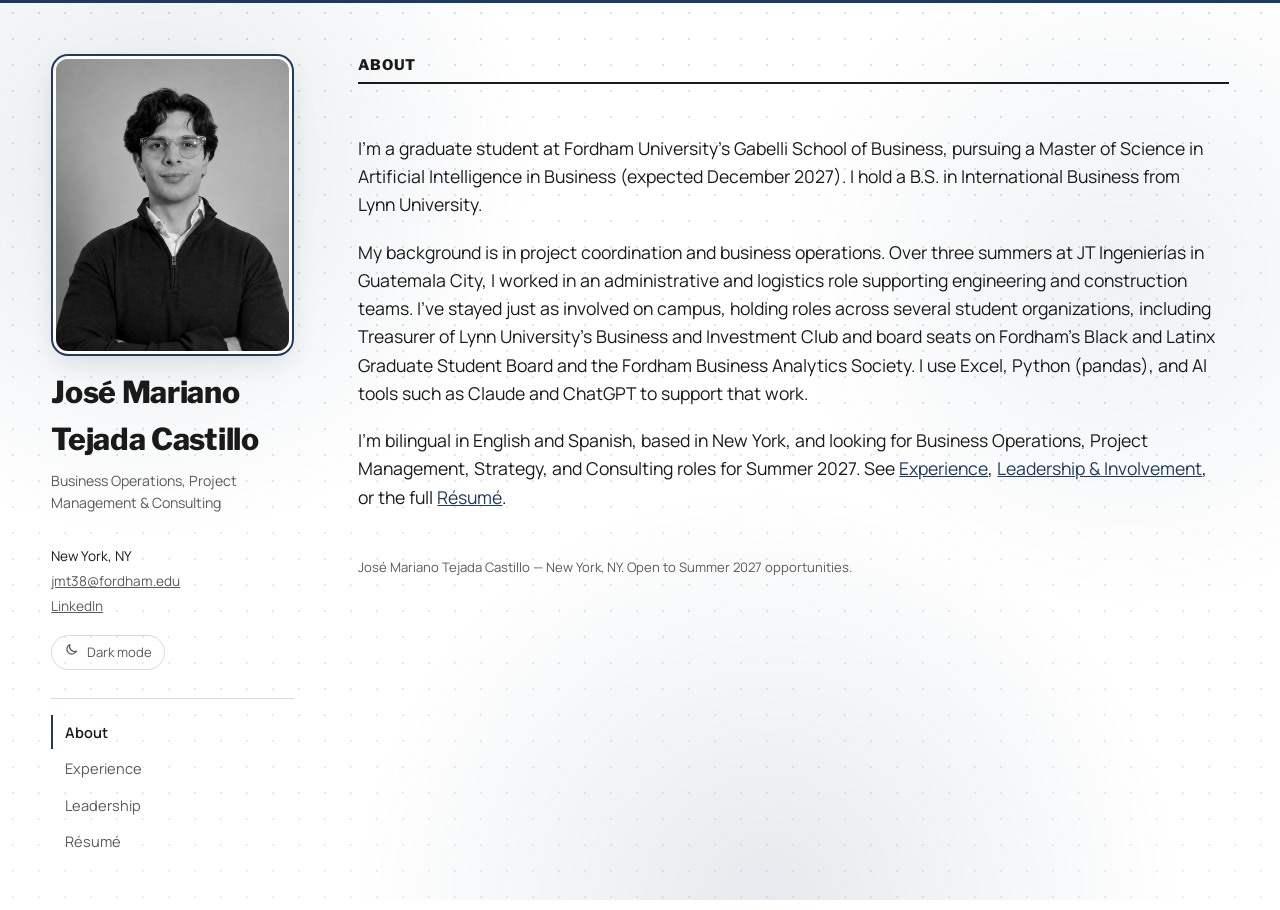
==== commit b555a2d1: "Add Fordham Business Analytics Society board role; unify board titles Co-Authored-By: Claude Opus 5." ====
--- a/index.html
+++ b/index.html
@@ -63,7 +63,8 @@
         Ingenierías in Guatemala City, I worked in an administrative and logistics role supporting
         engineering and construction teams. I've stayed just as involved on campus, holding roles across
         several student organizations, including Treasurer of Lynn University's Business and Investment
-        Club and a board seat on Fordham's Black and Latinx Graduate Student Board. I use Excel, Python
+        Club and board seats on Fordham's Black and Latinx Graduate Student Board and the Fordham Business
+        Analytics Society. I use Excel, Python
         (pandas), and AI tools such as Claude and ChatGPT to support that work.
       </p>
       <p>
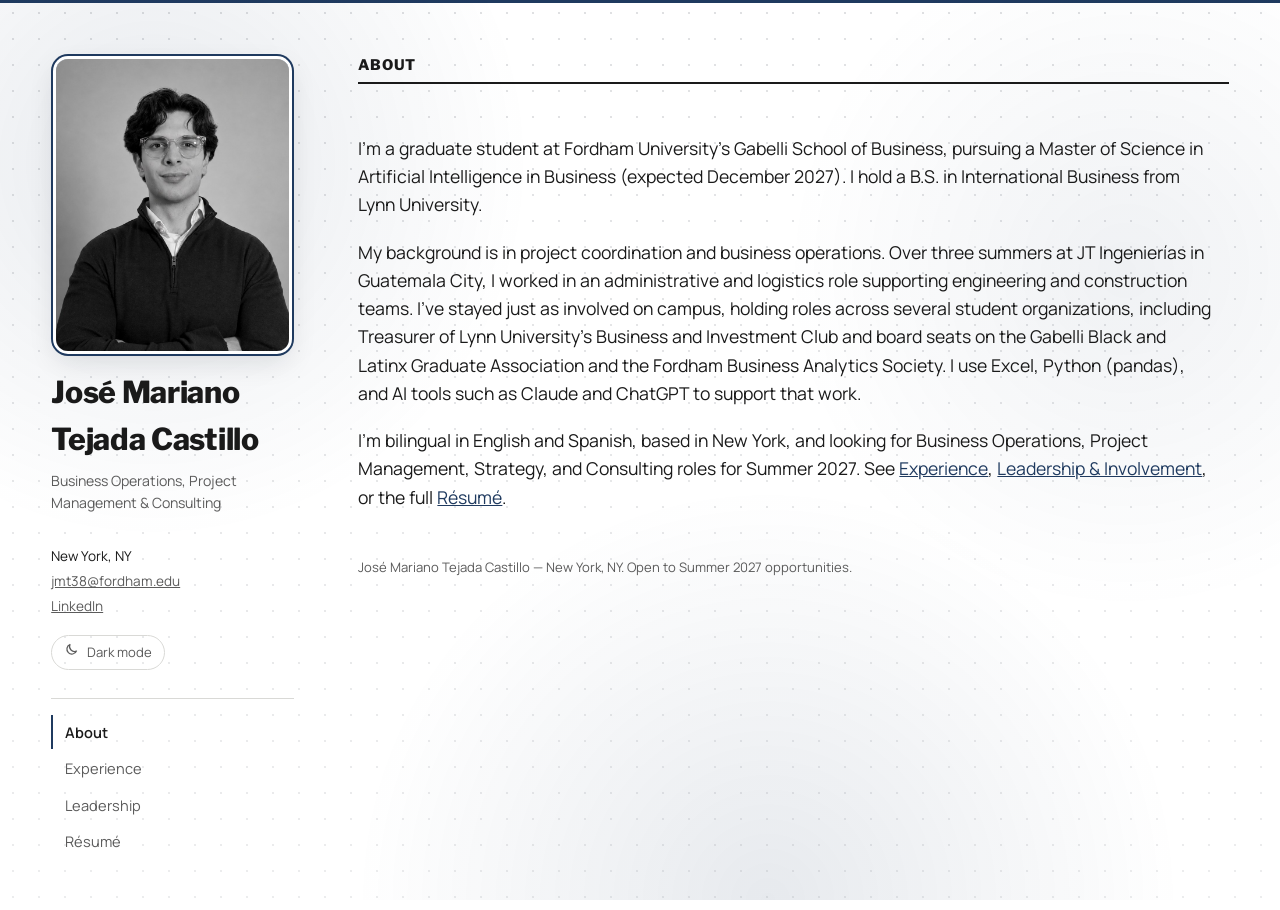
==== commit 4f882e00: "Rename Black and Latinx board to Gabelli Black and Latinx Graduate Association Co-Authored-By: Claud" ====
--- a/index.html
+++ b/index.html
@@ -63,7 +63,7 @@
         Ingenierías in Guatemala City, I worked in an administrative and logistics role supporting
         engineering and construction teams. I've stayed just as involved on campus, holding roles across
         several student organizations, including Treasurer of Lynn University's Business and Investment
-        Club and board seats on Fordham's Black and Latinx Graduate Student Board and the Fordham Business
+        Club and board seats on the Gabelli Black and Latinx Graduate Association and the Fordham Business
         Analytics Society. I use Excel, Python
         (pandas), and AI tools such as Claude and ChatGPT to support that work.
       </p>
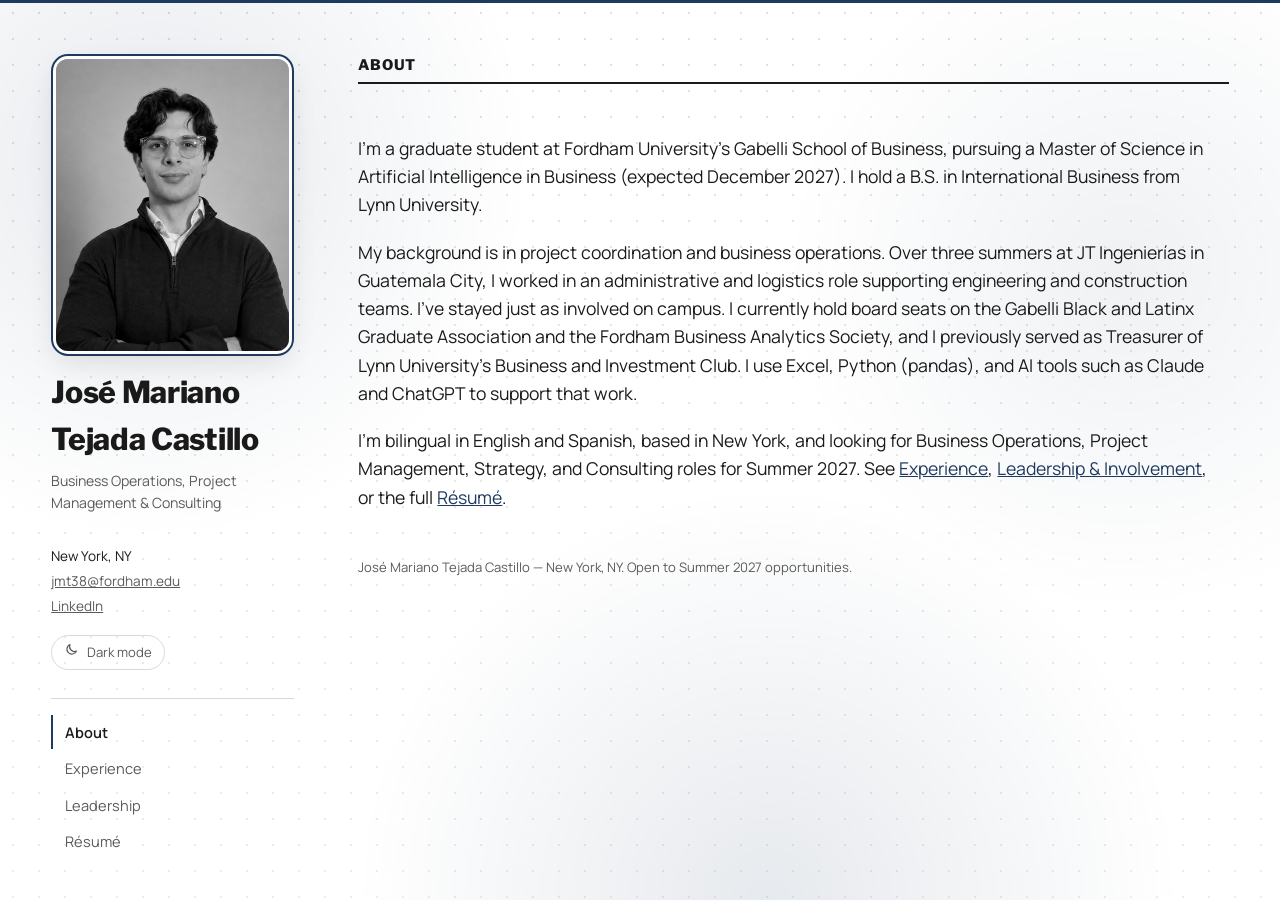
==== commit 5bde3c60: "Update About involvement order, JT bullets, interests, and resume PDF Co-Authored-By: Claude Opus 5." ====
--- a/index.html
+++ b/index.html
@@ -61,10 +61,10 @@
       <p>
         My background is in project coordination and business operations. Over three summers at JT
         Ingenierías in Guatemala City, I worked in an administrative and logistics role supporting
-        engineering and construction teams. I've stayed just as involved on campus, holding roles across
-        several student organizations, including Treasurer of Lynn University's Business and Investment
-        Club and board seats on the Gabelli Black and Latinx Graduate Association and the Fordham Business
-        Analytics Society. I use Excel, Python
+        engineering and construction teams. I've stayed just as involved on campus. I currently hold board
+        seats on the Gabelli Black and Latinx Graduate Association and the Fordham Business Analytics
+        Society, and I previously served as Treasurer of Lynn University's Business and Investment Club.
+        I use Excel, Python
         (pandas), and AI tools such as Claude and ChatGPT to support that work.
       </p>
       <p>
